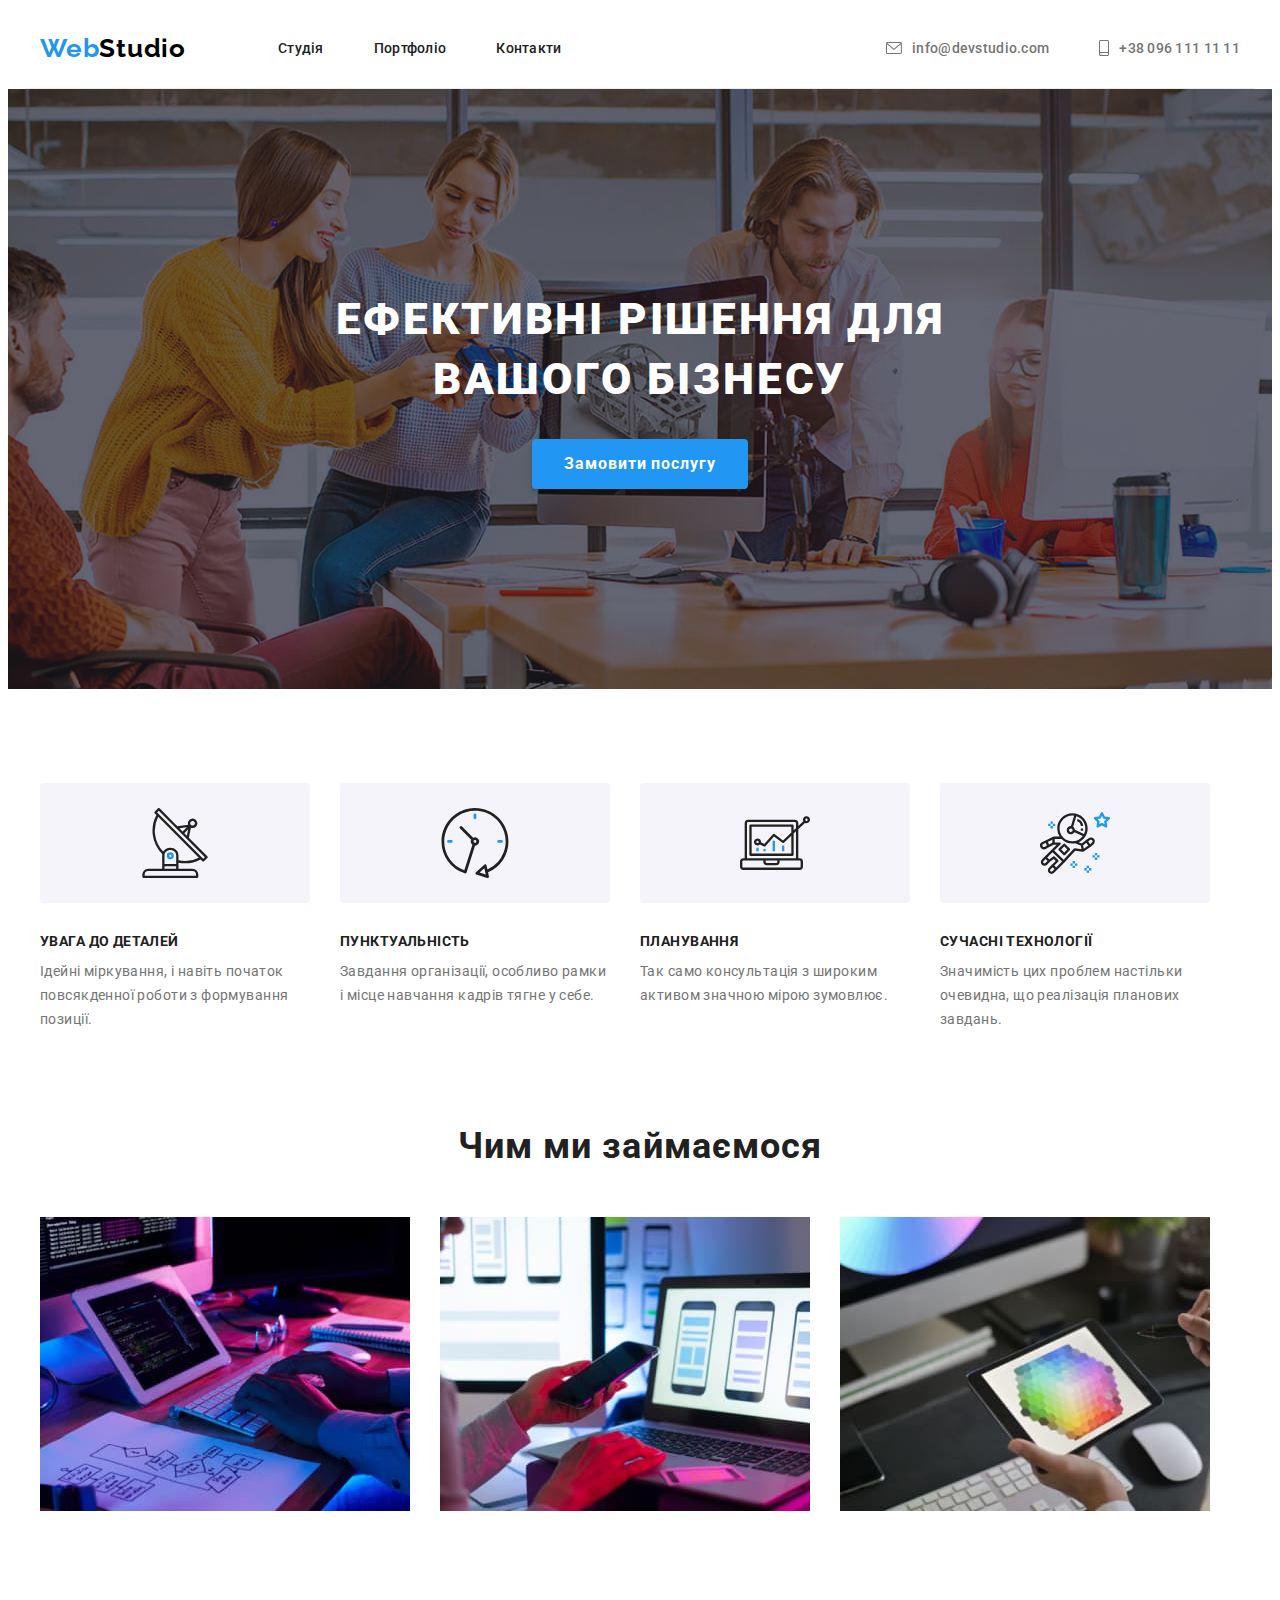
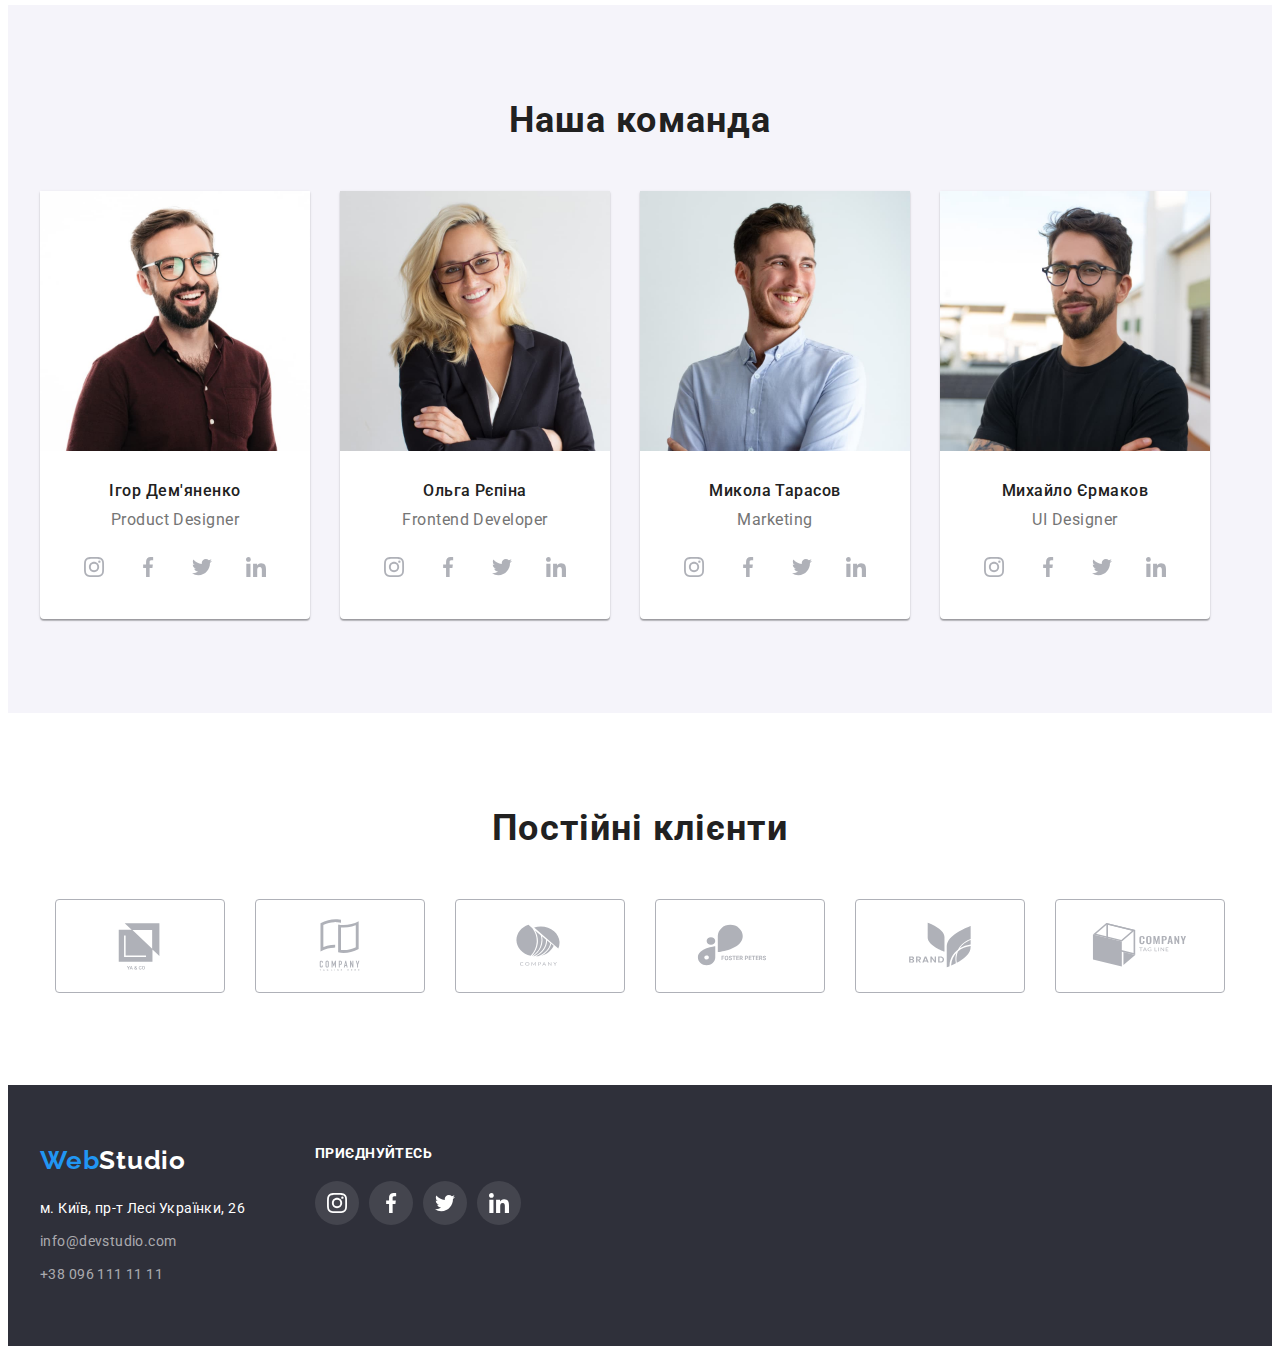
==== index.html @ bb7737d0 "Initial commit" ====
<!DOCTYPE html>
<html lang="uk">
  <head>
    <meta charset="UTF-8" />
    <meta http-equiv="X-UA-Compatible" content="IE=edge" />
    <meta name="viewport" content="width=device-width, initial-scale=1.0" />
    <link
      href="https://fonts.googleapis.com/css2?family=Raleway:wght@700&family=Roboto:wght@400;500;700;900&display=swap"
      rel="stylesheet"
    />
    <title>WebStudio</title>
    <link
      rel="stylesheet"
      href="https://cdnjs.cloudflare.com/ajax/libs/modern-normalize/1.1.0/modern-normalize.min.css"
      integrity="sha512-wpPYUAdjBVSE4KJnH1VR1HeZfpl1ub8YT/NKx4PuQ5NmX2tKuGu6U/JRp5y+Y8XG2tV+wKQpNHVUX03MfMFn9Q=="
      crossorigin="anonymous"
      referrerpolicy="no-referrer"
    />
    <link rel="stylesheet" href="./css/styles.css" />
  </head>
  <body>
    <header class="header">
      <a href="./index.html" class="logotop"><span class="logotopblue">Web</span>Studio</a>
      <nav>
        <ul class="navigation">
          <li class="navigation-item"><a href="./index.html" class="navigation-link">Студія</a></li>
          <li class="navigation-item">
            <a href="./portfolio.html" class="navigation-link">Портфоліо</a>
          </li>
          <li class="navigation-item"><a href="" class="navigation-link">Контакти</a></li>
        </ul>
      </nav>
      <ul class="contact-top">
        <li class="contact-top-item">
          <a href="mailto:info@devstudio.com" class="infotop">
            <svg class="contact_header_icon" width="16" height="12">
              <use href="./images/icons_sprite.svg#icon-envelope"></use>
            </svg>
            info@devstudio.com</a
          >
        </li>
        <li class="contact-top-item">
          <a href="tel:+380961111111" class="infotop">
            <svg class="contact_header_icon" width="10" height="16">
              <use href="./images/icons_sprite.svg#icon-smartphone"></use>
            </svg>
            +38 096 111 11 11</a
          >
        </li>
      </ul>
    </header>
    <main>
      <section class="hero">
        <div class="container">
          <h1 class="hero-header">Ефективні рішення для вашого бізнесу</h1>
          <button type="button" class="hero-button">Замовити послугу</button>
        </div>
      </section>
      <!--Наші переваги-->
      <section class="section">
        <div class="container">
          <ul class="advantages-list">
            <li class="item">
              <div class="advantages_image">
                <svg class="advantages_icon" width="70" height="70">
                  <use href="./images/icons_sprite.svg#icon-antenna"></use>
                </svg>
              </div>
              <h3 class="advantages-header">УВАГА ДО ДЕТАЛЕЙ</h3>
              <p class="advantages-text">
                Ідейні міркування, і навіть початок повсякденної роботи з формування позиції.
              </p>
            </li>
            <li class="item">
              <div class="advantages_image">
                <svg class="advantages_icon" width="70" height="70">
                  <use href="./images/icons_sprite.svg#icon-clock"></use>
                </svg>
              </div>
              <h3 class="advantages-header">ПУНКТУАЛЬНІСТЬ</h3>
              <p class="advantages-text">
                Завдання організації, особливо рамки і місце навчання кадрів тягне у себе.
              </p>
            </li>
            <li class="item">
              <div class="advantages_image">
                <svg class="advantages_icon" width="70" height="70">
                  <use href="./images/icons_sprite.svg#icon-diagram"></use>
                </svg>
              </div>
              <h3 class="advantages-header">ПЛАНУВАННЯ</h3>
              <p class="advantages-text">
                Так само консультація з широким активом значною мірою зумовлює.
              </p>
            </li>
            <li class="item">
              <div class="advantages_image">
                <svg class="advantages_icon" width="70" height="70">
                  <use href="./images/icons_sprite.svg#icon_astronaut"></use>
                </svg>
              </div>
              <h3 class="advantages-header">СУЧАСНІ ТЕХНОЛОГІЇ</h3>
              <p class="advantages-text">
                Значимість цих проблем настільки очевидна, що реалізація планових завдань.
              </p>
            </li>
          </ul>
        </div>
      </section>
      <!--Наші переваги-->
      <section class="section">
        <div class="container">
          <h2 class="skills-header">Чим ми займаємося</h2>
          <ul class="skills-list">
            <li class="item">
              <img
                src="./images/img_analist.jpg"
                alt="Чіткій розбір технічного завдання"
                width="370"
              />
            </li>
            <li class="item">
              <img src="./images/img_crossplatform.jpg" alt="Кросплатформа" width="370" />
            </li>
            <li class="item">
              <img src="./images/img_ourcolors.jpg" alt="Палітра кольорів" width="370" />
            </li>
          </ul>
        </div>
      </section>
      <!--Наша команда-->
      <section class="command">
        <div class="container">
          <h2 class="command-header">Наша команда</h2>
          <ul class="command-list">
            <li class="command-list-item">
              <img
                src="./images/img_igor.jpg"
                alt="Product Designer - Ігор Дем'яненко"
                width="270"
                class="command-images"
              />
              <div class="member">
                <h3 class="member-header">Ігор Дем'яненко</h3>
                <p class="member-description">Product Designer</p>
                <ul class="social_icons_list">
                  <li class="social_icons_item">
                    <a
                      href="https://www.instagram.com/"
                      class="social-link"
                      target="_blank"
                      rel="noprener noreferrer"
                      aria-label="Instagram icon"
                    >
                      <svg class="social-icon" weight="20" height="20">
                        <use href="./images/icons_sprite.svg#icon-instagram"></use>
                      </svg>
                    </a>
                  </li>
                  <li class="social_icons_item">
                    <a
                      href="https://www.facebook.com/"
                      class="social-link"
                      target="_blank"
                      rel="noprener noreferrer"
                      aria-label="Facebook icon"
                    >
                      <svg class="social-icon" weight="20" height="20">
                        <use href="./images/icons_sprite.svg#icon-facebook"></use>
                      </svg>
                    </a>
                  </li>
                  <li class="social_icons_item">
                    <a
                      href="https://twitter.com/"
                      class="social-link"
                      target="_blank"
                      rel="noprener noreferrer"
                      aria-label="Twitter icon"
                    >
                      <svg class="social-icon" weight="20" height="20">
                        <use href="./images/icons_sprite.svg#icon-twitter"></use>
                      </svg>
                    </a>
                  </li>
                  <li class="social_icons_item">
                    <a
                      href="https://www.linkedin.com/"
                      class="social-link"
                      target="_blank"
                      rel="noprener noreferrer"
                      aria-label="LinkedIn icon"
                    >
                      <svg class="social-icon" weight="20" height="20">
                        <use href="./images/icons_sprite.svg#icon-linkedin"></use>
                      </svg>
                    </a>
                  </li>
                </ul>
              </div>
            </li>
            <li class="command-list-item">
              <img
                src="./images/img_olga.jpg"
                alt="Ольга Рєпіна - Frontend Developer"
                width="270"
                class="command-images"
              />
              <div class="member">
                <h3 class="member-header">Ольга Рєпіна</h3>
                <p class="member-description">Frontend Developer</p>
                <ul class="social_icons_list">
                  <li class="social_icons_item">
                    <a
                      href="https://www.instagram.com/"
                      class="social-link"
                      target="_blank"
                      rel="noprener noreferrer"
                      aria-label="Instagram icon"
                    >
                      <svg class="social-icon" weight="20" height="20">
                        <use href="./images/icons_sprite.svg#icon-instagram"></use>
                      </svg>
                    </a>
                  </li>
                  <li class="social_icons_item">
                    <a
                      href="https://www.facebook.com/"
                      class="social-link"
                      target="_blank"
                      rel="noprener noreferrer"
                      aria-label="Facebook icon"
                    >
                      <svg class="social-icon" weight="20" height="20">
                        <use href="./images/icons_sprite.svg#icon-facebook"></use>
                      </svg>
                    </a>
                  </li>
                  <li class="social_icons_item">
                    <a
                      href="https://twitter.com/"
                      class="social-link"
                      target="_blank"
                      rel="noprener noreferrer"
                      aria-label="Twitter icon"
                    >
                      <svg class="social-icon" weight="20" height="20">
                        <use href="./images/icons_sprite.svg#icon-twitter"></use>
                      </svg>
                    </a>
                  </li>
                  <li class="social_icons_item">
                    <a
                      href="https://www.linkedin.com/"
                      class="social-link"
                      target="_blank"
                      rel="noprener noreferrer"
                      aria-label="LinkedIn icon"
                    >
                      <svg class="social-icon" weight="20" height="20">
                        <use href="./images/icons_sprite.svg#icon-linkedin"></use>
                      </svg>
                    </a>
                  </li>
                </ul>
              </div>
            </li>
            <li class="command-list-item">
              <img
                src="./images/img_mykola.jpg"
                alt="Микола Тарасов-Marketing"
                width="270"
                class="command-images"
              />
              <div class="member">
                <h3 class="member-header">Микола Тарасов</h3>
                <p class="member-description">Marketing</p>
                <ul class="social_icons_list">
                  <li class="social_icons_item">
                    <a
                      href="https://www.instagram.com/"
                      class="social-link"
                      target="_blank"
                      rel="noprener noreferrer"
                      aria-label="Instagram icon"
                    >
                      <svg class="social-icon" weight="20" height="20">
                        <use href="./images/icons_sprite.svg#icon-instagram"></use>
                      </svg>
                    </a>
                  </li>
                  <li class="social_icons_item">
                    <a
                      href="https://www.facebook.com/"
                      class="social-link"
                      target="_blank"
                      rel="noprener noreferrer"
                      aria-label="Facebook icon"
                    >
                      <svg class="social-icon" weight="20" height="20">
                        <use href="./images/icons_sprite.svg#icon-facebook"></use>
                      </svg>
                    </a>
                  </li>
                  <li class="social_icons_item">
                    <a
                      href="https://twitter.com/"
                      class="social-link"
                      target="_blank"
                      rel="noprener noreferrer"
                      aria-label="Twitter icon"
                    >
                      <svg class="social-icon" weight="20" height="20">
                        <use href="./images/icons_sprite.svg#icon-twitter"></use>
                      </svg>
                    </a>
                  </li>
                  <li class="social_icons_item">
                    <a
                      href="https://www.linkedin.com/"
                      class="social-link"
                      target="_blank"
                      rel="noprener noreferrer"
                      aria-label="LinkedIn icon"
                    >
                      <svg class="social-icon" weight="20" height="20">
                        <use href="./images/icons_sprite.svg#icon-linkedin"></use>
                      </svg>
                    </a>
                  </li>
                </ul>
              </div>
            </li>
            <li class="command-list-item">
              <img
                src="./images/img_misha.jpg"
                alt="Михайло Єрмаков-UI Designer"
                width="270"
                class="command-images"
              />
              <div class="member">
                <h3 class="member-header">Михайло Єрмаков</h3>
                <p class="member-description">UI Designer</p>
                <ul class="social_icons_list">
                  <li class="social_icons_item">
                    <a
                      href="https://www.instagram.com/"
                      class="social-link"
                      target="_blank"
                      rel="noprener noreferrer"
                      aria-label="Instagram icon"
                    >
                      <svg class="social-icon" weight="20" height="20">
                        <use href="./images/icons_sprite.svg#icon-instagram"></use>
                      </svg>
                    </a>
                  </li>
                  <li class="social_icons_item">
                    <a
                      href="https://www.facebook.com/"
                      class="social-link"
                      target="_blank"
                      rel="noprener noreferrer"
                      aria-label="Facebook icon"
                    >
                      <svg class="social-icon" weight="20" height="20">
                        <use href="./images/icons_sprite.svg#icon-facebook"></use>
                      </svg>
                    </a>
                  </li>
                  <li class="social_icons_item">
                    <a
                      href="https://twitter.com/"
                      class="social-link"
                      target="_blank"
                      rel="noprener noreferrer"
                      aria-label="Twitter icon"
                    >
                      <svg class="social-icon" weight="20" height="20">
                        <use href="./images/icons_sprite.svg#icon-twitter"></use>
                      </svg>
                    </a>
                  </li>
                  <li class="social_icons_item">
                    <a
                      href="https://www.linkedin.com/"
                      class="social-link"
                      target="_blank"
                      rel="noprener noreferrer"
                      aria-label="LinkedIn icon"
                    >
                      <svg class="social-icon" weight="20" height="20">
                        <use href="./images/icons_sprite.svg#icon-linkedin"></use>
                      </svg>
                    </a>
                  </li>
                </ul>
              </div>
            </li>
          </ul>
        </div>
      </section>
      <!--Постійні клієнти-->
      <section class="section">
        <div class="container">
          <h2 class="command-header">Постійні клієнти</h2>
          <ul class="company-list">
            <li class="company-list-item">
              <a href="" class="company-link">
                <svg class="company-icon" width="106" height="60">
                  <use href="./images/icons_sprite.svg#icon-logo_first_client"></use>
                </svg>
              </a>
            </li>
            <li class="company-list-item">
              <a href="" class="company-link">
                <svg class="company-icon" width="106" height="60">
                  <use href="./images/icons_sprite.svg#icon-logo_second_client"></use>
                </svg>
              </a>
            </li>
            <li class="company-list-item">
              <a href="" class="company-link">
                <svg class="company-icon" width="106" height="60">
                  <use href="./images/icons_sprite.svg#icon-logo_third_client"></use>
                </svg>
              </a>
            </li>
            <li class="company-list-item">
              <a href="" class="company-link">
                <svg class="company-icon" width="106" height="60">
                  <use href="./images/icons_sprite.svg#icon-logo_fourth_client"></use>
                </svg>
              </a>
            </li>
            <li class="company-list-item">
              <a href="" class="company-link">
                <svg class="company-icon" width="106" height="60">
                  <use href="./images/icons_sprite.svg#icon-logo_fifth_client"></use>
                </svg>
              </a>
            </li>
            <li class="company-list-item">
              <a href="" class="company-link">
                <svg class="company-icon" width="106" height="60">
                  <use href="./images/icons_sprite.svg#icon-logo_sixth_client"></use>
                </svg>
              </a>
            </li>
          </ul>
        </div>
      </section>
    </main>
    <footer class="footer">
      <div class="container">
        <div class="footer-info">
          <div class="adress-block">
            <a href="./index.html" class="logo-bottom">
              <span class="logotopblue">Web</span>Studio
            </a>
            <address>
              <p class="address-text">м. Київ, пр-т Лесі Українки, 26</p>
              <a href="mailto:info@devstudio.com" class="address-contact">info@devstudio.com</a>
              <a href="tel:+380961111111" class="address-contact">+38 096 111 11 11</a>
            </address>
          </div>
          <div class="footer-socials">
            <h3 class="socials-footer-header">приєднуйтесь</h3>
            <ul class="socials-bottom-icon">
              <li class="social_icons_item">
                <a
                  href="https://www.instagram.com/"
                  class="bottom-social-link"
                  target="_blank"
                  rel="noprener noreferrer"
                  aria-label="Instagram icon"
                >
                  <svg class="social-icon-buttom" weight="20" height="20">
                    <use href="./images/icons_sprite.svg#icon-instagram"></use>
                  </svg>
                </a>
              </li>
              <li class="social_icons_item">
                <a
                  href="https://www.facebook.com/"
                  class="bottom-social-link"
                  target="_blank"
                  rel="noprener noreferrer"
                  aria-label="Instagram icon"
                >
                  <svg class="social-icon-buttom" weight="20" height="20">
                    <use href="./images/icons_sprite.svg#icon-facebook"></use>
                  </svg>
                </a>
              </li>
              <li class="social_icons_item">
                <a
                  href="https://twitter.com/"
                  class="bottom-social-link"
                  target="_blank"
                  rel="noprener noreferrer"
                  aria-label="Instagram icon"
                >
                  <svg class="social-icon-buttom" weight="20" height="20">
                    <use href="./images/icons_sprite.svg#icon-twitter"></use>
                  </svg>
                </a>
              </li>
              <li class="social_icons_item">
                <a
                  href="https://www.linkedin.com/"
                  class="bottom-social-link"
                  target="_blank"
                  rel="noprener noreferrer"
                  aria-label="Instagram icon"
                >
                  <svg class="social-icon-buttom" weight="20" height="20">
                    <use href="./images/icons_sprite.svg#icon-linkedin"></use>
                  </svg>
                </a>
              </li>
            </ul>
          </div>
        </div>
      </div>
    </footer>
  </body>
</html>
---- css/styles.css ----
:root {
  --text-color: #212121;
  --bgcolor: #fff;
  --active-color: #2196f3;
  --bgcolor-foter-top: #2f303a;
}

body {
  font-family: 'Roboto';
  background: var(--bgcolor);
  color: var(--text-color);
}

/* Reset tags */
h1,
h2,
h3,
h4,
h5,
h6,
p {
  margin: 0;
}

ul {
  list-style: none;
  margin: 0;
  padding: 0;
}

img {
  display: block;
}

/* end reset tags */

/* defult styles */
.container {
  width: 1200px;
  padding-left: 15px;
  padding-right: 15px;
  margin-left: auto;
  margin-right: auto;
}
.section {
  padding-top: 94px;
  padding-bottom: 94px;
}
.section + .section {
  padding-top: 0;
}

/* header*/

.header {
  display: flex;
  align-items: center;
  width: 1200px;
  padding-left: 15px;
  padding-right: 15px;
  margin-left: auto;
  margin-right: auto;
  border-bottom: 1px solid #ececec;
}
.logotop {
  margin-right: 92px;
  font-family: 'Raleway';
  font-style: normal;
  font-weight: 700;
  font-size: 26px;
  line-height: calc(31 / 26);
  letter-spacing: 0.03em;
  color: #000000;
  text-decoration: none;
}

.logotopblue {
  color: var(--active-color);
}

.navigation {
  display: flex;
  list-style-type: none;
}

.navigation-item {
  margin-right: 50px;
}

.navigation-item:last-child {
  margin-right: 0px;
}

.navigation-link {
  display: block;
  padding-top: 32px;
  padding-bottom: 32px;
  font-weight: 500;
  font-size: 14px;
  line-height: calc(16 / 14);
  letter-spacing: 0.02em;
  text-decoration: none;
  color: var(--text-color);
}

.navigation-link:hover,
.navigation-link:focus {
  color: var(--active-color);
}

.contact-top {
  margin-left: auto;
  display: flex;
}

.contact-top-item + .contact-top-item {
  margin-left: 50px;
}
.infotop {
  display: flex;
  align-items: center;
  padding-top: 32px;
  padding-bottom: 32px;
  font-weight: 500;
  font-size: 14px;
  line-height: calc(16 / 14);
  letter-spacing: 0.02em;
  color: #757575;
  text-decoration: none;
}

.infotop:last-child {
  margin-right: 0px;
}

.infotop:hover,
.infotop:focus {
  color: var(--active-color);
}

.contact_header_icon {
  margin-right: 10px;
  fill: currentColor;
}
/* end header */

/* main */

/* Hero Section */
.hero {
  max-width: 1600px;
  background-color: var(--bgcolor-foter-top);
  background-image: linear-gradient(rgba(47, 48, 58, 0.4), rgba(47, 48, 58, 0.4)),
    url(../images/background-hero.jpg);
  background-repeat: no-repeat;
  background-position: center;
  padding-top: 200px;
  padding-bottom: 200px;
  text-align: center;
  margin-left: auto;
  margin-right: auto;
}
.hero-header {
  font-weight: 900;
  font-size: 44px;
  line-height: calc(60 / 44);
  letter-spacing: 0.06em;
  text-transform: uppercase;
  color: #ffffff;

  margin-bottom: 30px;
  margin-left: auto;
  margin-right: auto;
  width: 696px;
}
.hero-button {
  background: var(--active-color);
  box-shadow: 0px 4px 4px rgba(0, 0, 0, 0.15);
  border-radius: 4px;
  font-family: 'Roboto';
  font-weight: 700;
  font-size: 16px;
  line-height: calc(30 / 16);
  display: inline-block;
  letter-spacing: 0.06em;
  color: #ffffff;
  border: 0px;
  cursor: pointer;
  padding: 10px 32px;
}

/* advantages */
.advantages-list {
  list-style-type: none;
  display: flex;
}
.advantages-list .item {
  margin-right: 30px;
  width: 270px;
}
.advantages-list .item:last-child {
  margin-right: 0;
}
.advantages_image {
  display: flex;
  height: 120px;
  justify-content:center;
  align-items: center;
  background-color: #f5f4fa;
  margin-bottom: 30px;
  border-radius: 4px;
}

.advantages-header {
  margin-bottom: 10px;
  font-weight: 700;
  font-size: 14px;
  line-height: calc(16 / 14);
  letter-spacing: 0.03em;
  text-transform: uppercase;
}
.advantages-text {
  font-size: 14px;
  line-height: calc(24 / 14);
  letter-spacing: 0.03em;
  color: #757575;
}

/* What we do */
.skills-header {
  margin-bottom: 50px;
  font-weight: 700;
  font-size: 36px;
  line-height: calc(42 / 36);
  text-align: center;
  letter-spacing: 0.03em;
}
.skills-list {
  display: flex;
  list-style-type: none;
}

.skills-list .item {
  margin-right: 30px;
}
.skills-list .item:last-child {
  margin-right: 0;
}

/*Our command */
.command {
  padding-top: 94px;
  padding-bottom: 94px;

  background: #f5f4fa;
}
.command-header {
  margin-bottom: 50px;

  font-weight: 700;
  font-size: 36px;
  line-height: calc(42 / 36);
  text-align: center;
  letter-spacing: 0.03em;
}
.command-list {
  display: flex;
  list-style-type: none;
}
.command-list-item {
  display: block;
  margin-right: 30px;
  text-align: center;
  background: #ffffff;
  box-shadow: 0px 1px 3px rgba(0, 0, 0, 0.12), 0px 1px 1px rgba(0, 0, 0, 0.14),
    0px 2px 1px rgba(0, 0, 0, 0.2);
  border-radius: 0px 0px 4px 4px;
}

.command-list-item:last-child {
  margin-right: 0;
}
.command-images {
  margin-bottom: 30px;
}

.member {
  margin-left: auto;
  margin-right: auto;
  padding-bottom: 30px;
}
.member-header {
  margin-bottom: 10px;

  font-weight: 500;
  font-size: 16px;
  line-height: calc(19 / 16);
  letter-spacing: 0.03em;
}
.member-description {
  font-size: 16px;
  line-height: calc(19 / 16);
  letter-spacing: 0.03em;
  color: #757575;
  margin-bottom: 16px;
}

.social_icons_list {
  list-style-type: none;
  margin: 0;
  padding: 0;

  display: flex;
  justify-content: center;
  align-items: center;
  gap: 10px;
}

.social-link {
  display: flex;
  justify-content: center;
  align-items: center;
  width: 44px;
  height: 44px;
  border-radius: 50%;
  background-color: #fff;
  align-items: center;
  justify-content: center;
}

.social-icon {
  fill: #afb1b8;
}

.social-link:hover,
.social-link:focus {
  background-color: var(--active-color);
}
.social-link:hover .social-icon,
.social-link:focus .social-icon {
  fill: #fff;
}

.company-list {
  list-style-type: none;
  margin: 0;
  padding: 0;

  display: flex;
  justify-content: center;
  align-items: center;
  gap: 30px;
}
.company-list-item {
  width: 170px;
  height: 92px;
}

.company-link {
  display: flex;
  border: 1px solid #afb1b8;
  border-radius: 4px;
  height: 92px;
  justify-content: center;
  align-items: center;
}
.company-icon {
  fill: #afb1b8;
}

.company-link:hover,
.company-link:focus {
  border: 1px solid var(--active-color);
}

.company-link:hover .company-icon,
.company-link:focus .company-icon {
  fill: var(--active-color);
}

/* footer */

.footer {
  padding-top: 60px;
  padding-bottom: 60px;
  background: var(--bgcolor-foter-top);
}
.footer-info {
  display: flex;
}

.adress-block {
  margin-right: 70px;
}
.logo-bottom {
  display: block;
  margin-bottom: 20px;

  font-family: 'Raleway';
  font-weight: 700;
  font-size: 26px;
  line-height: calc(31 / 26);
  letter-spacing: 0.03em;
  color: #ffffff;

  text-decoration: none;
}
.address-text {
  margin-bottom: 9px;
  font-style: normal;
  font-size: 14px;
  line-height: calc(24 / 14);
  letter-spacing: 0.03em;
  color: #ffffff;
}
.address-contact {
  display: block;
  font-style: normal;
  font-size: 14px;
  line-height: calc(24 / 14);
  letter-spacing: 0.03em;
  color: rgba(255, 255, 255, 0.6);
  text-decoration: none;
}
.address-contact:not(:last-child) {
  margin-bottom: 9px;
}
.address-contact:hover,
.address-contact:focus {
  color: var(--active-color);
}

.socials-footer-header {
  margin-bottom: 20px;
  font-style: normal;
  font-weight: 700;
  font-size: 14px;
  line-height: calc(16 / 14);
  letter-spacing: 0.03em;
  text-transform: uppercase;
  color: #fff;
}
.socials-bottom-icon {
  display: flex;
  gap: 10px;
}
.bottom-social-link {
  display: flex;
  justify-content: center;
  align-items: center;
  width: 44px;
  height: 44px;
  border-radius: 50%;
  background-color: rgba(255, 255, 255, 0.1);
  align-items: center;
  justify-content: center;
}

.social-icon-buttom {
  fill: #fff;
}

.bottom-social-link:hover,
.bottom-social-link:focus {
  background-color: var(--active-color);
}


.filter-list {
  list-style-type: none;
  display: flex;
  justify-content: center;
  gap: 8px;
  margin-bottom: 50px;
}

.filter-list-button {
  padding-top: 6px;
  padding-bottom: 6px;
  padding-left: 22px;
  padding-right: 22px;

  font-family: 'Roboto';
  font-style: normal;
  font-weight: 500;
  font-size: 16px;
  line-height: calc(26 / 16);
  text-align: center;
  letter-spacing: 0.03em;
  color: var(--text-color);
  background: #f5f4fa;
  border-radius: 4px;
  border: 0px;
  cursor: pointer;
}
.filter-list-button:first-child {
  padding-top: 6px;
  padding-bottom: 6px;
  padding-left: 25px;
  padding-right: 25px;
}
.filter-list-button:hover,
.filter-list-button:focus {
  background: var(--active-color);
  color: #ffffff;
  box-shadow: 0px 3px 1px rgba(0, 0, 0, 0.1), 0px 1px 2px rgba(0, 0, 0, 0.08),
    0px 2px 2px rgba(0, 0, 0, 0.12);
}
.project-list {
  list-style-type: none;
  display: flex;
  flex-wrap: wrap;
}
.project-list-item {
  display: flex;
  margin-right: 30px;
  margin-bottom: 30px;
  width: 370px;
}

.project-list-item:nth-child(3n) {
  margin-right: 0;
}
.project-list-link {
  border: 1px solid #eeeeee;
  text-decoration: none;
  background: #ffffff;
}
.project-list-link:hover,
.project-list-link:focus {
  box-shadow: 0px 1px 1px rgba(0, 0, 0, 0.12), 0px 4px 4px rgba(0, 0, 0, 0.06),
    1px 4px 6px rgba(0, 0, 0, 0.16);
}

.project-info {
  padding-left: 24px;
  padding-right: 24px;
  padding-bottom: 20px;
  padding-top: 20px;
}

.project-list-header {
  margin-bottom: 4px;

  font-weight: 700;
  font-size: 18px;
  line-height: calc(36 / 18);
  letter-spacing: 0.06em;
  color: var(--text-color);
}
.project-list-text {
  font-size: 16px;
  line-height: calc(30 / 16);
  letter-spacing: 0.03em;
  color: #757575;
}
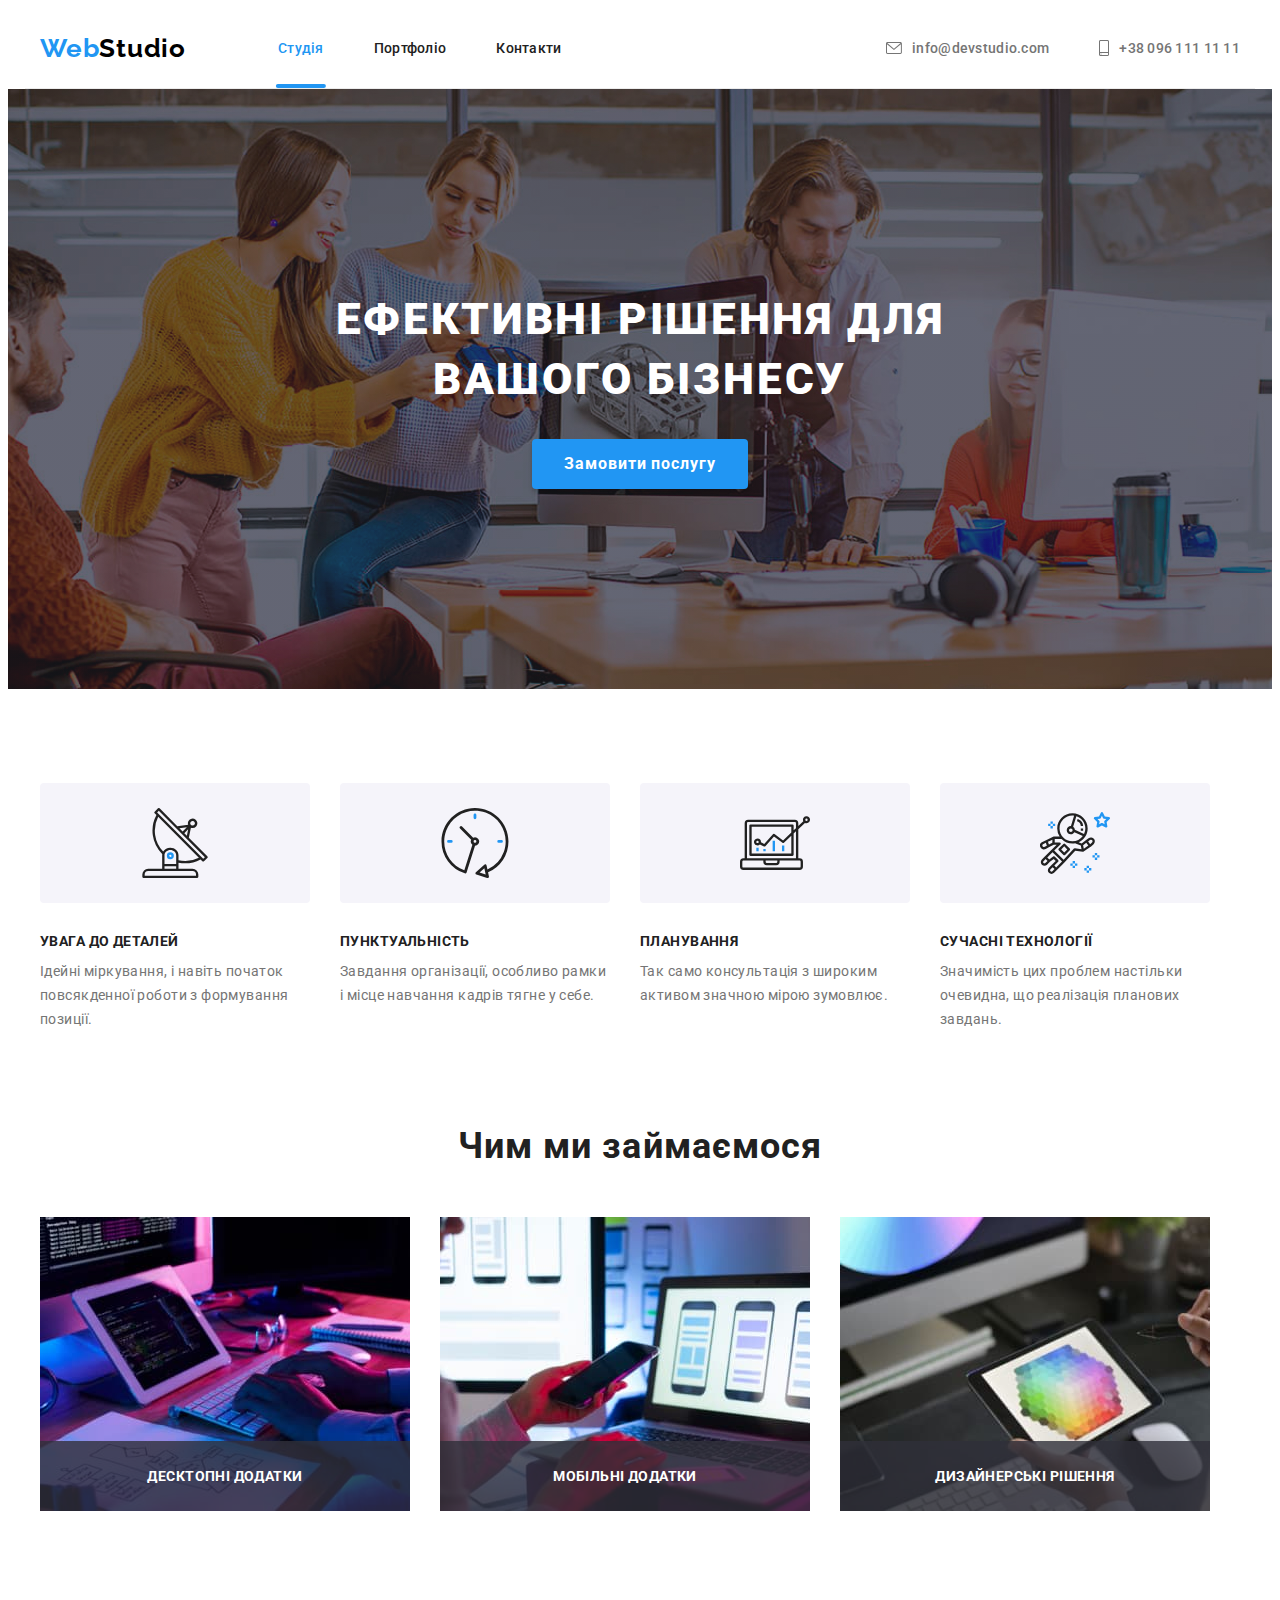
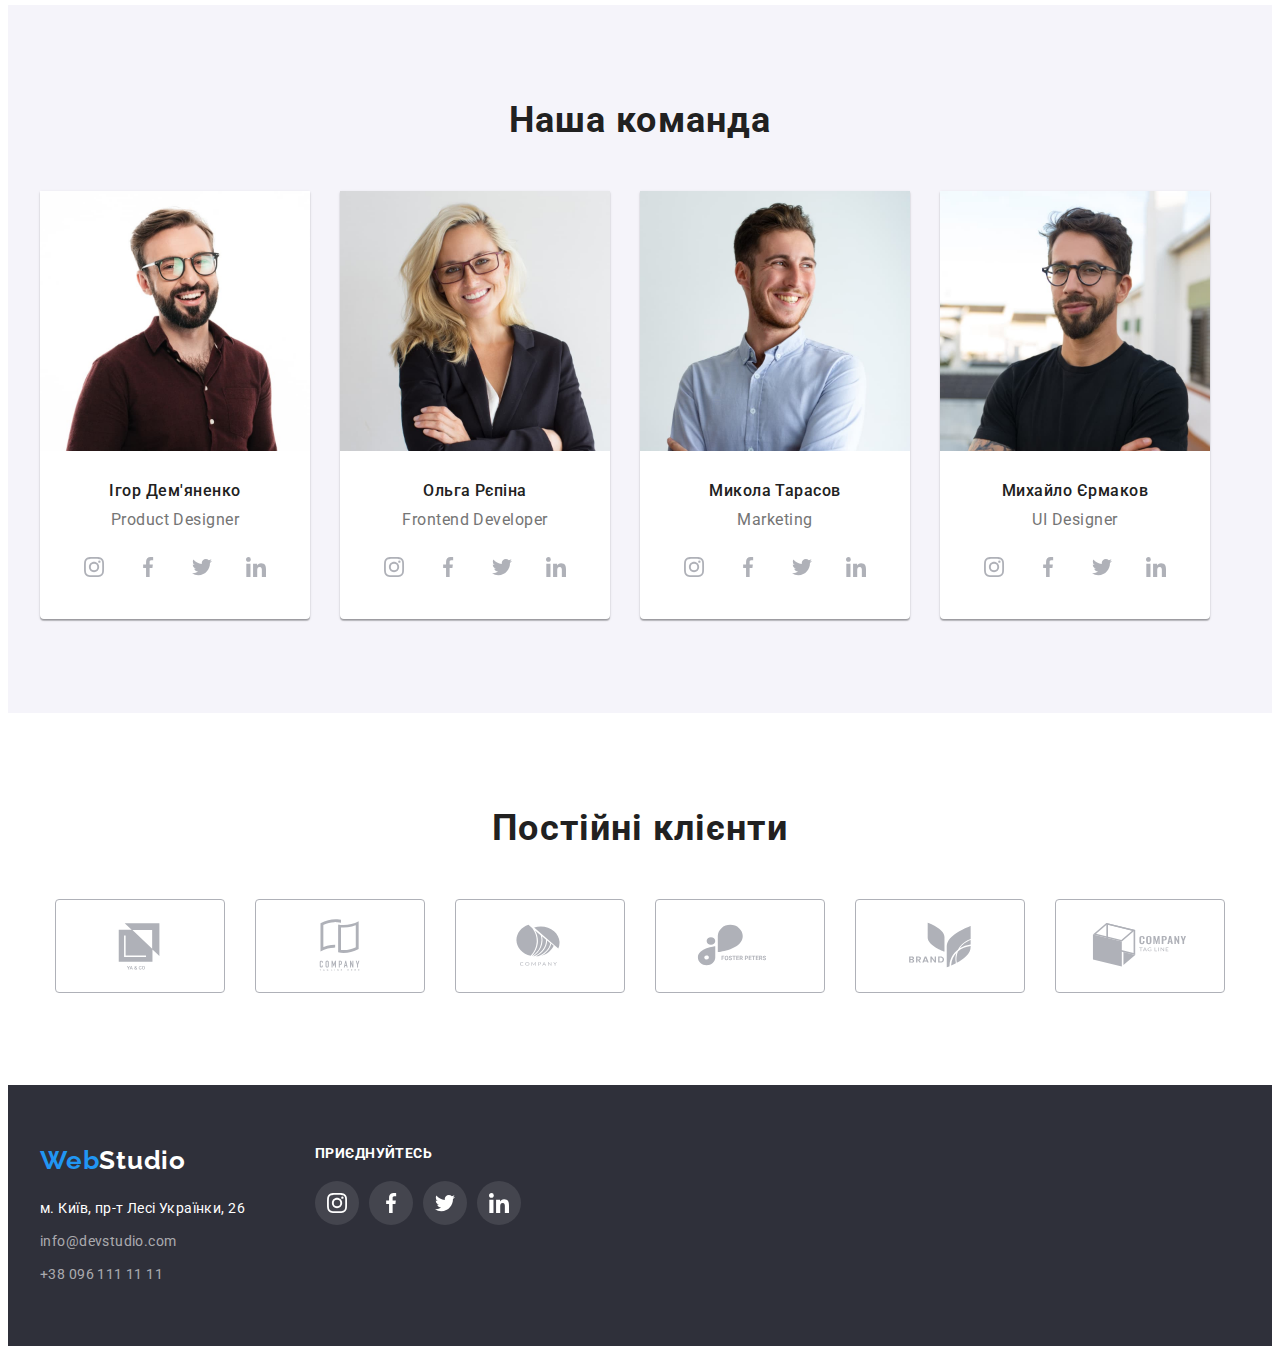
==== commit a7af3502: "add animation add JS(modal)" ====
--- a/index.html
+++ b/index.html
@@ -23,7 +23,7 @@
       <a href="./index.html" class="logotop"><span class="logotopblue">Web</span>Studio</a>
       <nav>
         <ul class="navigation">
-          <li class="navigation-item"><a href="./index.html" class="navigation-link">Студія</a></li>
+          <li class="navigation-item "><a href="./index.html" class="navigation-link current-page">Студія</a></li>
           <li class="navigation-item">
             <a href="./portfolio.html" class="navigation-link">Портфоліо</a>
           </li>
@@ -53,7 +53,7 @@
       <section class="hero">
         <div class="container">
           <h1 class="hero-header">Ефективні рішення для вашого бізнесу</h1>
-          <button type="button" class="hero-button">Замовити послугу</button>
+          <button type="button" class="hero-button" data-modal-open>Замовити послугу</button>
         </div>
       </section>
       <!--Наші переваги-->
@@ -107,23 +107,38 @@
           </ul>
         </div>
       </section>
-      <!--Наші переваги-->
+      <!--Чим ми займаємося-->
       <section class="section">
         <div class="container">
           <h2 class="skills-header">Чим ми займаємося</h2>
           <ul class="skills-list">
             <li class="item">
-              <img
-                src="./images/img_analist.jpg"
-                alt="Чіткій розбір технічного завдання"
-                width="370"
-              />
-            </li>
-            <li class="item">
-              <img src="./images/img_crossplatform.jpg" alt="Кросплатформа" width="370" />
-            </li>
-            <li class="item">
-              <img src="./images/img_ourcolors.jpg" alt="Палітра кольорів" width="370" />
+              <div class="skills-overlay">
+                <img
+                  src="./images/img_analist.jpg"
+                  alt="Чіткій розбір технічного завдання"
+                  width="370"
+                />
+                <div class="skills-overlay-text-container">
+                  <p class="skills-overlay-text">Десктопні додатки</p>
+                </div>
+              </div>
+            </li>
+            <li class="item">
+              <div class="skills-overlay">
+                <img src="./images/img_crossplatform.jpg" alt="Кросплатформа" width="370" />
+                <div class="skills-overlay-text-container">
+                  <p class="skills-overlay-text">Мобільні додатки</p>
+                </div>
+              </div>
+            </li>
+            <li class="item">
+              <div class="skills-overlay">
+                <img src="./images/img_ourcolors.jpg" alt="Палітра кольорів" width="370" />
+                <div class="skills-overlay-text-container">
+                  <p class="skills-overlay-text">Дизайнерські рішення</p>
+                </div>
+              </div>
             </li>
           </ul>
         </div>
@@ -524,5 +539,17 @@
         </div>
       </div>
     </footer>
+    <!--Modal window-->
+    <div class="backdrop is-hidden" data-modal>
+      <div class="modal">
+        <button class="modal-btn" data-modal-close>
+          <svg class="modal-icon" width="18" height="18">
+            <use href="./images/icons_sprite.svg#icon-close"></use>
+          </svg>
+        </button>
+      </div>
+    </div>
+    <!--scripts-->
+    <script src="./js/modal.js"></script>
   </body>
 </html>
--- a/css/styles.css
+++ b/css/styles.css
@@ -93,6 +93,7 @@
 
 .navigation-link {
   display: block;
+  position: relative;
   padding-top: 32px;
   padding-bottom: 32px;
   font-weight: 500;
@@ -101,6 +102,10 @@
   letter-spacing: 0.02em;
   text-decoration: none;
   color: var(--text-color);
+
+  transition-property: color;
+  transition-duration: 250ms;
+  animation-timing-function: cubic-bezier(0.4, 0, 0.2, 1);
 }
 
 .navigation-link:hover,
@@ -108,6 +113,29 @@
   color: var(--active-color);
 }
 
+.navigation-link::after {
+  content: '';
+  position: absolute;
+  left: 50%;
+  bottom: 0;
+
+  transform: translateX(-50%);
+  display: block;
+  width: 110%;
+  height: 4px;
+
+  border-radius: 2px;
+  background-color: var(--active-color);
+  opacity: 0;
+  transition-property: opacity;
+  transition-duration: 250ms;
+  animation-timing-function: cubic-bezier(0.4, 0, 0.2, 1);
+}
+
+.navigation-link:hover::after,
+.navigation-link:focus::after {
+  opacity: 1;
+}
 .contact-top {
   margin-left: auto;
   display: flex;
@@ -127,6 +155,9 @@
   letter-spacing: 0.02em;
   color: #757575;
   text-decoration: none;
+  transition-property: color;
+  transition-duration: 250ms;
+  animation-timing-function: cubic-bezier(0.4, 0, 0.2, 1);
 }
 
 .infotop:last-child {
@@ -204,7 +235,7 @@
 .advantages_image {
   display: flex;
   height: 120px;
-  justify-content:center;
+  justify-content: center;
   align-items: center;
   background-color: #f5f4fa;
   margin-bottom: 30px;
@@ -245,6 +276,33 @@
 }
 .skills-list .item:last-child {
   margin-right: 0;
+}
+
+.skills-overlay {
+  position: relative;
+}
+.skills-overlay-text-container {
+  background-color: rgba(47, 48, 58, 0.8);
+  position: absolute;
+  left: 0;
+  bottom: 0;
+  height: 70px;
+  width: 100%;
+
+  display: flex;
+  justify-content: center;
+  align-items: center;
+}
+
+.skills-overlay-text {
+  font-weight: 700;
+  font-size: 14px;
+  line-height: 16px;
+  text-align: center;
+  letter-spacing: 0.03em;
+  text-transform: uppercase;
+
+  color: #ffffff;
 }
 
 /*Our command */
@@ -326,10 +384,17 @@
   background-color: #fff;
   align-items: center;
   justify-content: center;
+
+  transition-property: background-color;
+  transition-duration: 250ms;
+  animation-timing-function: cubic-bezier(0.4, 0, 0.2, 1);
 }
 
 .social-icon {
   fill: #afb1b8;
+  transition-property: fill;
+  transition-duration: 250ms;
+  animation-timing-function: cubic-bezier(0.4, 0, 0.2, 1);
 }
 
 .social-link:hover,
@@ -363,14 +428,20 @@
   height: 92px;
   justify-content: center;
   align-items: center;
+  transition-property: border-color;
+  transition-duration: 250ms;
+  animation-timing-function: cubic-bezier(0.4, 0, 0.2, 1);
 }
 .company-icon {
   fill: #afb1b8;
+  transition-property: fill;
+  transition-duration: 250ms;
+  animation-timing-function: cubic-bezier(0.4, 0, 0.2, 1);
 }
 
 .company-link:hover,
 .company-link:focus {
-  border: 1px solid var(--active-color);
+  border-color: var(--active-color);
 }
 
 .company-link:hover .company-icon,
@@ -421,6 +492,10 @@
   letter-spacing: 0.03em;
   color: rgba(255, 255, 255, 0.6);
   text-decoration: none;
+
+  transition-property: color;
+  transition-duration: 250ms;
+  animation-timing-function: cubic-bezier(0.4, 0, 0.2, 1);
 }
 .address-contact:not(:last-child) {
   margin-bottom: 9px;
@@ -454,6 +529,10 @@
   background-color: rgba(255, 255, 255, 0.1);
   align-items: center;
   justify-content: center;
+
+  transition-property: background-color;
+  transition-duration: 250ms;
+  animation-timing-function: cubic-bezier(0.4, 0, 0.2, 1);
 }
 
 .social-icon-buttom {
@@ -464,7 +543,6 @@
 .bottom-social-link:focus {
   background-color: var(--active-color);
 }
-
 
 .filter-list {
   list-style-type: none;
@@ -492,6 +570,10 @@
   border-radius: 4px;
   border: 0px;
   cursor: pointer;
+
+  transition-property: background, color, box-shadow;
+  transition-duration: 250ms;
+  animation-timing-function: cubic-bezier(0.4, 0, 0.2, 1);
 }
 .filter-list-button:first-child {
   padding-top: 6px;
@@ -525,11 +607,56 @@
   border: 1px solid #eeeeee;
   text-decoration: none;
   background: #ffffff;
+  transition-property: box-shadow;
+  transition-duration: 250ms;
+  animation-timing-function: cubic-bezier(0.4, 0, 0.2, 1);
 }
 .project-list-link:hover,
 .project-list-link:focus {
   box-shadow: 0px 1px 1px rgba(0, 0, 0, 0.12), 0px 4px 4px rgba(0, 0, 0, 0.06),
     1px 4px 6px rgba(0, 0, 0, 0.16);
+}
+
+.project-list-link:hover .project-overlay,
+.project-list-link:focus .project-overlay{
+  transform: translateY(0);
+}
+
+.project-thumb{
+  position: relative;
+  overflow: hidden;
+}
+
+.project-overlay{
+  position: absolute;
+  top: 0;
+  left: 0;
+
+
+  transform: translateY(100%);
+
+  width: 100%;
+  height: 100%;
+
+  background-color:rgba(33, 150, 243, 0.9);
+  display: flex;
+  align-items:center;
+  padding-left: 24px;
+  padding-right: 24px;
+
+  transition-property: transform;
+  transition-duration: 250ms;
+  animation-timing-function: cubic-bezier(0.4, 0, 0.2, 1);
+}
+
+
+
+.project-overlay-text{
+  font-weight: 400;
+font-size: 18px;
+line-height: 28px;
+letter-spacing: 0.03em;
+color: #FFFFFF;
 }
 
 .project-info {
@@ -554,3 +681,85 @@
   letter-spacing: 0.03em;
   color: #757575;
 }
+
+.backdrop {
+  position: fixed;
+  left: 0;
+  top: 0;
+
+  width: 100%;
+  height: 100%;
+
+  background-color: rgba(0, 0, 0, 0.2);
+}
+
+.backdrop.is-hidden {
+  visibility: hidden;
+  opacity: 0;
+  pointer-events: none;
+}
+
+.modal {
+  position: absolute;
+  top: 50%;
+  left: 50%;
+  transform: translateX(-50%) translateY(-50%);
+
+  width: 528px;
+  min-height: 581px;
+
+  background-color: #ffffff;
+  border-radius: 4px;
+  box-shadow: 0px 1px 3px rgba(0, 0, 0, 0.12), 0px 1px 1px rgba(0, 0, 0, 0.14),
+    0px 2px 1px rgba(0, 0, 0, 0.2);
+
+  transition-property: visibility, opacity;
+  transition-duration: 250ms;
+  animation-timing-function: cubic-bezier(0.4, 0, 0.2, 1);
+}
+
+.backdrop.is-hidden .modal {
+  opacity: 0;
+  transform: translateX(-50%) translateY(-50%);
+}
+
+.modal-btn {
+  position: absolute;
+  top: 8px;
+  right: 8px;
+  padding: 0;
+
+  width: 30px;
+  height: 30px;
+
+  display: inline-flex;
+  justify-content: center;
+  align-items: center;
+  background-color: #ffffff;
+  border-radius: 50%;
+  border: 1px solid rgba(0, 0, 0, 0.1);
+  cursor: pointer;
+}
+
+.modal-icon {
+  fill: #000;
+}
+
+.current-page{
+  color: var(--active-color);
+}
+.current-page::after{
+  content: '';
+  position: absolute;
+  left: 50%;
+  bottom: 0;
+
+  border-radius: 2px;
+  background-color: var(--active-color);
+  opacity: 1;
+
+  transform: translateX(-50%);
+  display: block;
+  width: 110%;
+  height: 4px;
+}